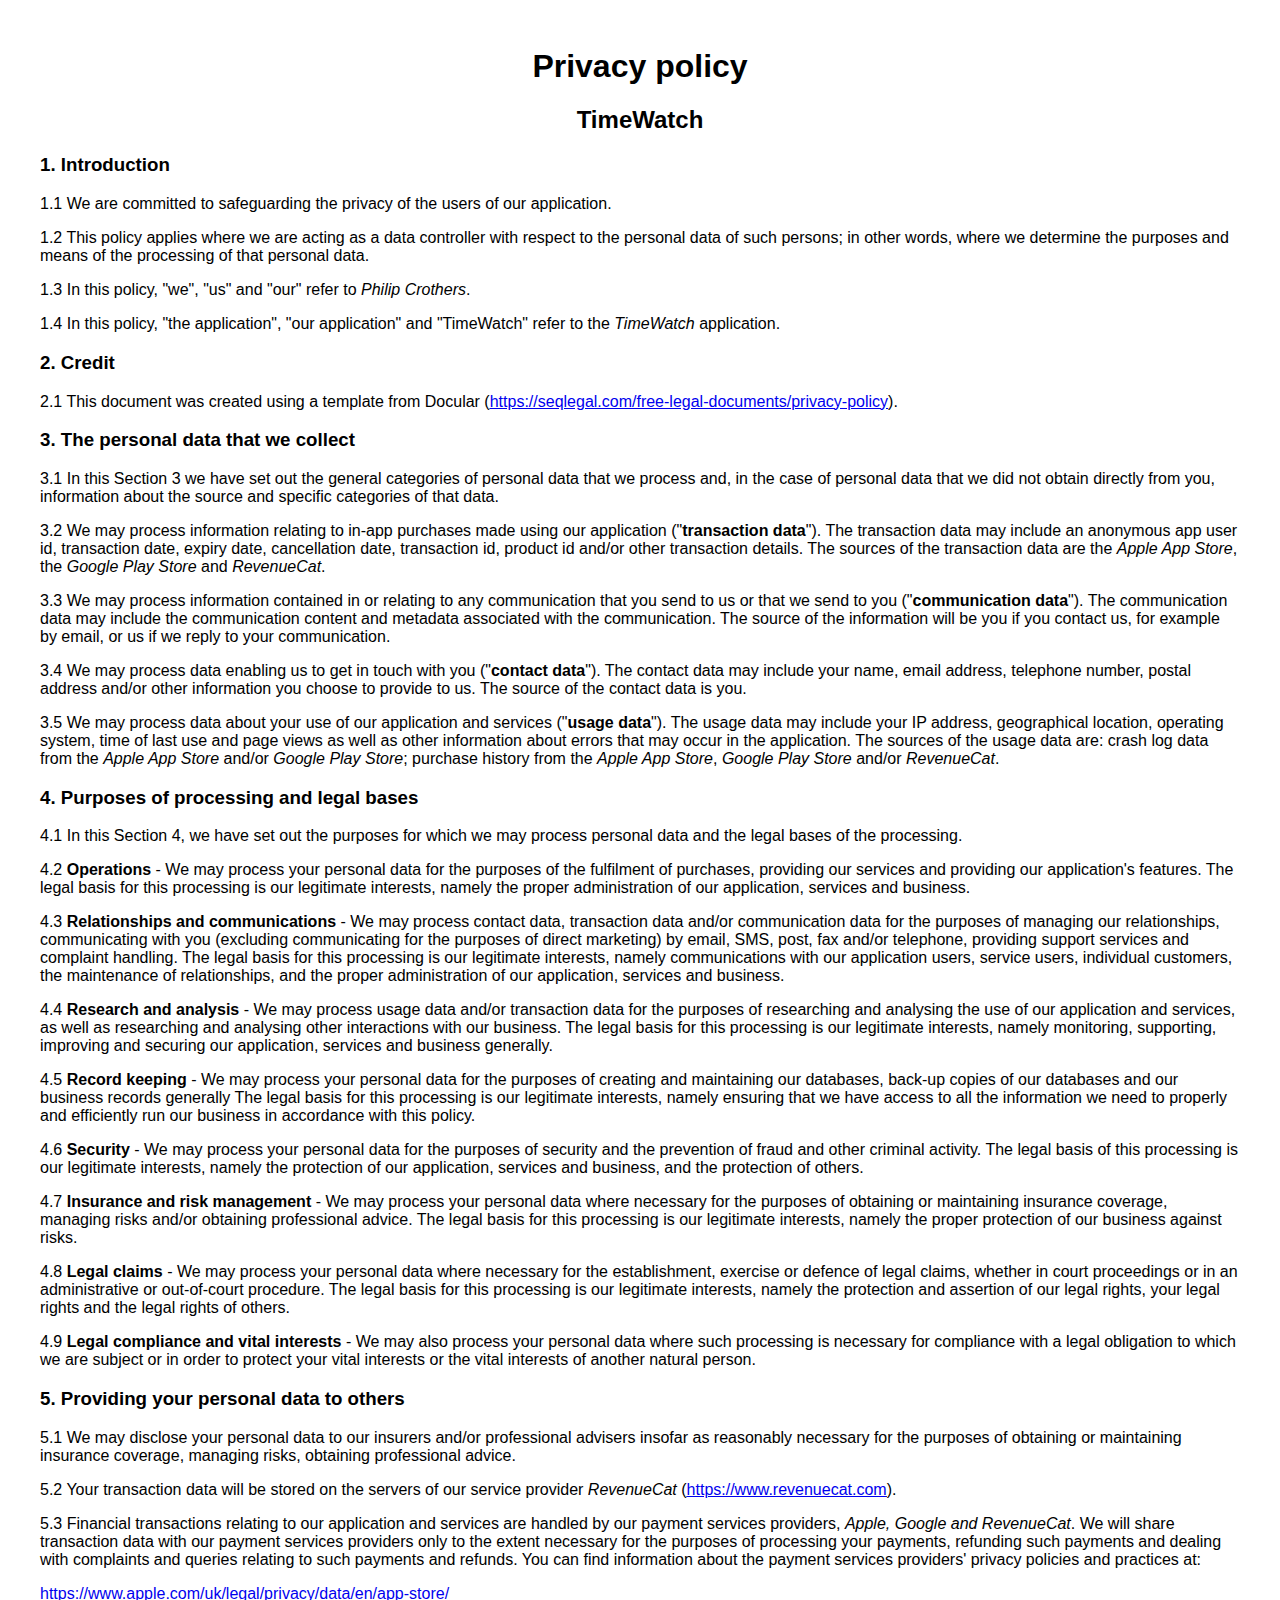
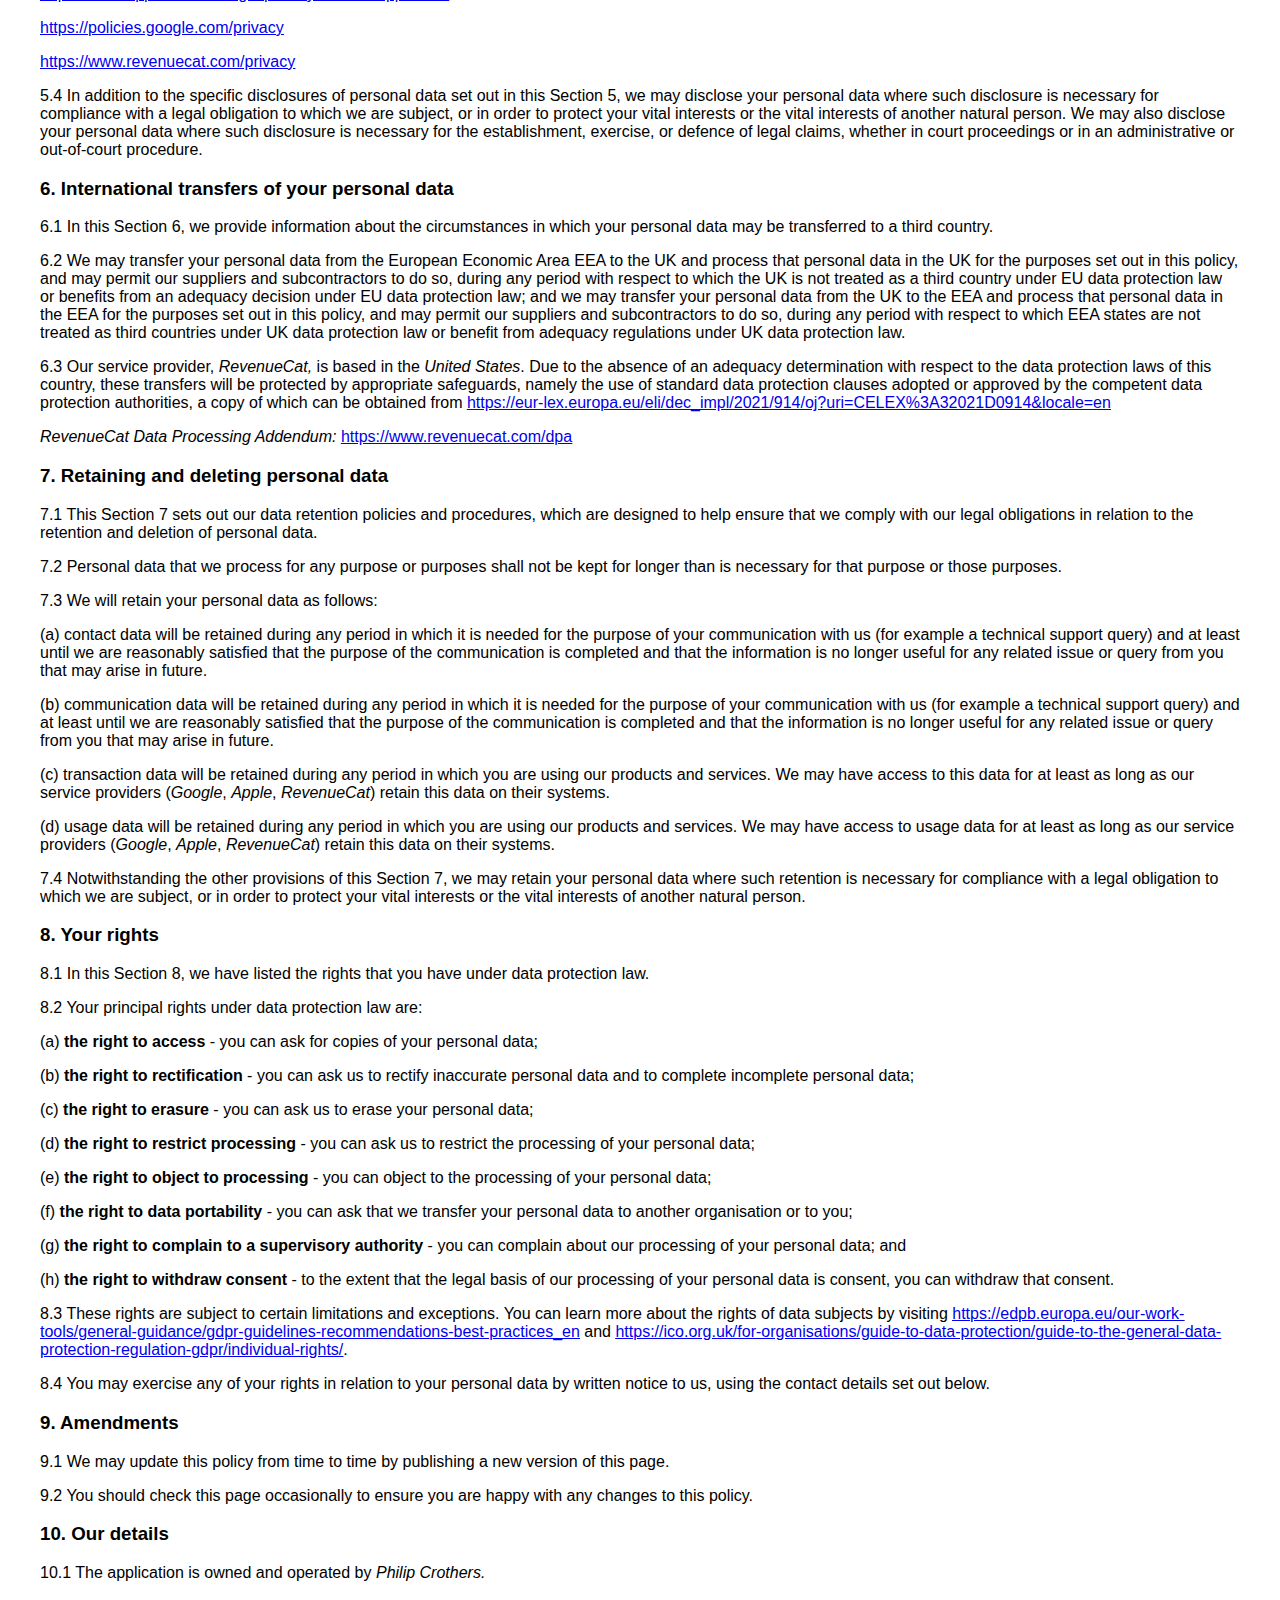
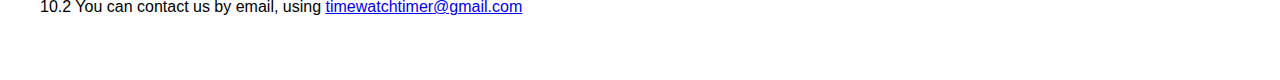
==== index.html @ aa4a01e9 "Update index.html" ====
<!DOCTYPE html>
<html>
    <head>
        <style>
            p {
                font-size: 1em;
                font-family: Arial, Helvetica, sans-serif;
            }
            h1 {
                font-family: Arial, Helvetica, sans-serif;
                text-align: center;
            }
            h2 {
                font-family: Arial, Helvetica, sans-serif;
                text-align: center;
            }
            h3 {
                font-family: Arial, Helvetica, sans-serif;
            }
            div {
                margin-left: 2em;
                margin-right: 2em;
                margin-top: 3em;
                margin-bottom: 4em;
            }
        </style>
    </head>
    <body>
        <div>
            <p><h1>Privacy policy</h1></p>
            <p><h2>TimeWatch</h2></p>
            <p><h3>1.	Introduction</h3></p>
            <p>1.1	We are committed to safeguarding the privacy of the users of our application.</p>
            <p>1.2	This policy applies where we are acting as a data controller with respect to the personal data of such persons; in other words, where we determine the purposes and means of the processing of that personal data.</p>
            <p>1.3	In this policy, "we", "us" and "our" refer to <i>Philip Crothers</i>.</p>
            <p>1.4	In this policy, "the application", "our application" and "TimeWatch" refer to the <i>TimeWatch</i> application.</p>

            <p><h3>2.	Credit</h3></p>
            <p>2.1	This document was created using a template from Docular (<u><a href="https://seqlegal.com/free-legal-documents/privacy-policy" rel="nofollow">https://seqlegal.com/free-legal-documents/privacy-policy</a></u>).</p>

            <p><h3>3.	The personal data that we collect</h3></p>
            <p>3.1	In this Section 3 we have set out the general categories of personal data that we process and, in the case of personal data that we did not obtain directly from you, information about the source and specific categories of that data.</p>
            <p>3.2	We may process information relating to in-app purchases made using our application ("<strong>transaction data</strong>"). The transaction data may include an anonymous app user id, transaction date, expiry date, cancellation date, transaction id, product id and/or other transaction details. The sources of the transaction data are the <i>Apple App Store</i>, the <i>Google Play Store</i> and <i>RevenueCat</i>.</p>
            <p>3.3	We may process information contained in or relating to any communication that you send to us or that we send to you ("<strong>communication data</strong>"). The communication data may include the communication content and metadata associated with the communication. The source of the information will be you if you contact us, for example by email, or us if we reply to your communication.</p>
            <p>3.4	We may process data enabling us to get in touch with you ("<strong>contact data</strong>"). The contact data may include your name, email address, telephone number, postal address and/or other information you choose to provide to us. The source of the contact data is you.</p>
            <p>3.5	We may process data about your use of our application and services ("<strong>usage data</strong>"). The usage data may include your IP address, geographical location, operating system, time of last use and page views as well as other information about errors that may occur in the application. The sources of the usage data are: crash log data from the <i>Apple App Store</i> and/or <i>Google Play Store</i>; purchase history from the <i>Apple App Store</i>, <i>Google Play Store</i> and/or <i>RevenueCat</i>.</p>

            <p><h3>4.	Purposes of processing and legal bases</h3></p>
            <p>4.1	In this Section 4, we have set out the purposes for which we may process personal data and the legal bases of the processing.</p>
            <p>4.2	<strong>Operations </strong>- We may process your personal data for the purposes of the fulfilment of purchases, providing our services and providing our application's features. The legal basis for this processing is our legitimate interests, namely the proper administration of our application, services and business.</p>
            <p>4.3	<strong>Relationships and communications</strong> - We may process contact data, transaction data and/or communication data for the purposes of managing our relationships, communicating with you (excluding communicating for the purposes of direct marketing) by email, SMS, post, fax and/or telephone, providing support services and complaint handling. The legal basis for this processing is our legitimate interests, namely communications with our application users, service users, individual customers, the maintenance of relationships, and the proper administration of our application, services and business.</p>
            <p>4.4	<strong>Research and analysis </strong>- We may process usage data and/or transaction data for the purposes of researching and analysing the use of our application and services, as well as researching and analysing other interactions with our business. The legal basis for this processing is our legitimate interests, namely monitoring, supporting, improving and securing our application, services and business generally.</p>
            <p>4.5	<strong>Record keeping </strong>- We may process your personal data for the purposes of creating and maintaining our databases, back-up copies of our databases and our business records generally The legal basis for this processing is our legitimate interests, namely ensuring that we have access to all the information we need to properly and efficiently run our business in accordance with this policy.</p>
            <p>4.6	<strong>Security </strong>- We may process your personal data for the purposes of security and the prevention of fraud and other criminal activity. The legal basis of this processing is our legitimate interests, namely the protection of our application, services and business, and the protection of others.</p>
            <p>4.7	<strong>Insurance and risk management</strong> - We may process your personal data where necessary for the purposes of obtaining or maintaining insurance coverage, managing risks and/or obtaining professional advice. The legal basis for this processing is our legitimate interests, namely the proper protection of our business against risks.</p>
            <p>4.8	<strong>Legal claims</strong> - We may process your personal data where necessary for the establishment, exercise or defence of legal claims, whether in court proceedings or in an administrative or out-of-court procedure. The legal basis for this processing is our legitimate interests, namely the protection and assertion of our legal rights, your legal rights and the legal rights of others.</p>
            <p>4.9	<strong>Legal compliance and vital interests</strong> - We may also process your personal data where such processing is necessary for compliance with a legal obligation to which we are subject or in order to protect your vital interests or the vital interests of another natural person.</p>

            <p><h3>5.	Providing your personal data to others</h3></p>
            <p>5.1	We may disclose your personal data to our insurers and/or professional advisers insofar as reasonably necessary for the purposes of obtaining or maintaining insurance coverage, managing risks, obtaining professional advice.</p>
            <p>5.2	Your transaction data will be stored on the servers of our service provider <i>RevenueCat</i> (<u><a href="https://www.revenuecat.com" rel="nofollow">https://www.revenuecat.com</a></u>).</p>
            <p>5.3	Financial transactions relating to our application and services are handled by our payment services providers, <i>Apple, Google and RevenueCat</i>. We will share transaction data with our payment services providers only to the extent necessary for the purposes of processing your payments, refunding such payments and dealing with complaints and queries relating to such payments and refunds. You can find information about the payment services providers' privacy policies and practices at:</p>
            <p>	<u><a href="https://www.apple.com/uk/legal/privacy/data/en/app-store/" rel="nofollow">https://www.apple.com/uk/legal/privacy/data/en/app-store/</a></u></p>
            <p>	<u><a href="https://policies.google.com/privacy" rel="nofollow">https://policies.google.com/privacy</a></u></p>
            <p>	<u><a href="https://www.revenuecat.com/privacy" rel="nofollow">https://www.revenuecat.com/privacy</a></u></p>
            <p>5.4	In addition to the specific disclosures of personal data set out in this Section 5, we may disclose your personal data where such disclosure is necessary for compliance with a legal obligation to which we are subject, or in order to protect your vital interests or the vital interests of another natural person. We may also disclose your personal data where such disclosure is necessary for the establishment, exercise, or defence of legal claims, whether in court proceedings or in an administrative or out-of-court procedure.</p>

            <p><h3>6.	International transfers of your personal data</h3></p>
            <p>6.1	In this Section 6, we provide information about the circumstances in which your personal data may be transferred to a third country.</p>
            <p>6.2	We may transfer your personal data from the European Economic Area EEA to the UK and process that personal data in the UK for the purposes set out in this policy, and may permit our suppliers and subcontractors to do so, during any period with respect to which the UK is not treated as a third country under EU data protection law or benefits from an adequacy decision under EU data protection law; and we may transfer your personal data from the UK to the EEA and process that personal data in the EEA for the purposes set out in this policy, and may permit our suppliers and subcontractors to do so, during any period with respect to which EEA states are not treated as third countries under UK data protection law or benefit from adequacy regulations under UK data protection law.</p>
            <p>6.3	Our service provider, <i>RevenueCat, </i>is based in the <i>United States</i>. Due to the absence of an adequacy determination with respect to the data protection laws of this country, these transfers will be protected by appropriate safeguards, namely the use of standard data protection clauses adopted or approved by the competent data protection authorities, a copy of which can be obtained from <u><a href="https://eur-lex.europa.eu/eli/dec_impl/2021/914/oj?uri=CELEX%3A32021D0914&locale=en" rel="nofollow">https://eur-lex.europa.eu/eli/dec_impl/2021/914/oj?uri=CELEX%3A32021D0914&locale=en</a></u></p>
            <p><i>	RevenueCat Data Processing Addendum:</i><i> </i><u><a href="https://www.revenuecat.com/dpa" rel="nofollow">https://www.revenuecat.com/dpa</a></u></p>

            <p><h3>7.	Retaining and deleting personal data</h3></p>
            <p>7.1	This Section 7 sets out our data retention policies and procedures, which are designed to help ensure that we comply with our legal obligations in relation to the retention and deletion of personal data.</p>
            <p>7.2	Personal data that we process for any purpose or purposes shall not be kept for longer than is necessary for that purpose or those purposes.</p>
            <p>7.3	We will retain your personal data as follows:</p>
            <p>(a)	contact data will be retained during any period in which it is needed for the purpose of your communication with us (for example a technical support query) and at least until we are reasonably satisfied that the purpose of the communication is completed and that the information is no longer useful for any related issue or query from you that may arise in future. </p>
            <p>(b)	communication data will be retained during any period in which it is needed for the purpose of your communication with us (for example a technical support query) and at least until we are reasonably satisfied that the purpose of the communication is completed and that the information is no longer useful for any related issue or query from you that may arise in future. </p>
            <p>(c)	transaction data will be retained during any period in which you are using our products and services. We may have access to this data for at least as long as our service providers (<i>Google</i>, <i>Apple</i>, <i>RevenueCat</i>) retain this data on their systems. </p>
            <p>(d)	usage data will be retained during any period in which you are using our products and services. We may have access to usage data for at least as long as our service providers (<i>Google</i>, <i>Apple</i>, <i>RevenueCat</i>) retain this data on their systems. </p>
            <p>7.4	Notwithstanding the other provisions of this Section 7, we may retain your personal data where such retention is necessary for compliance with a legal obligation to which we are subject, or in order to protect your vital interests or the vital interests of another natural person.</p>

            <p><h3>8.	Your rights</h3></p>
            <p>8.1	In this Section 8, we have listed the rights that you have under data protection law.</p>
            <p>8.2	Your principal rights under data protection law are:</p>
            <p>(a)	<strong>the right to access</strong> - you can ask for copies of your personal data;</p>
            <p>(b)	<strong>the right to rectification</strong> - you can ask us to rectify inaccurate personal data and to complete incomplete personal data;</p>
            <p>(c)	<strong>the right to erasure</strong> - you can ask us to erase your personal data;</p>
            <p>(d)	<strong>the right to restrict processing</strong> - you can ask us to restrict the processing of your personal data;</p>
            <p>(e)	<strong>the right to object to processing</strong> - you can object to the processing of your personal data;</p>
            <p>(f)	<strong>the right to data portability</strong> - you can ask that we transfer your personal data to another organisation or to you;</p>
            <p>(g)	<strong>the right to complain to a supervisory authority</strong> - you can complain about our processing of your personal data; and</p>
            <p>(h)	<strong>the right to withdraw consent</strong> - to the extent that the legal basis of our processing of your personal data is consent, you can withdraw that consent.</p>
            <p>8.3	These rights are subject to certain limitations and exceptions. You can learn more about the rights of data subjects by visiting <u><a href="https://edpb.europa.eu/our-work-tools/general-guidance/gdpr-guidelines-recommendations-best-practices_en" rel="nofollow">https://edpb.europa.eu/our-work-tools/general-guidance/gdpr-guidelines-recommendations-best-practices_en</a></u> and <u><a href="https://ico.org.uk/for-organisations/guide-to-data-protection/guide-to-the-general-data-protection-regulation-gdpr/individual-rights/" rel="nofollow">https://ico.org.uk/for-organisations/guide-to-data-protection/guide-to-the-general-data-protection-regulation-gdpr/individual-rights/</a></u>.</p>
            <p>8.4	You may exercise any of your rights in relation to your personal data by written notice to us, using the contact details set out below.</p>

            <p><h3>9.	Amendments</h3></p>
            <p>9.1	We may update this policy from time to time by publishing a new version of this page.</p>
            <p>9.2	You should check this page occasionally to ensure you are happy with any changes to this policy.</p>

            <p><h3>10.	Our details</h3></p>
            <p>10.1 The application is owned and operated by <i>Philip Crothers.</i></p>
            <p>10.2 You can contact us by email, using <a href="mailto: timewatchtimer@gmail.com">timewatchtimer@gmail.com</a></p>
        </div>
    </body>
</html>
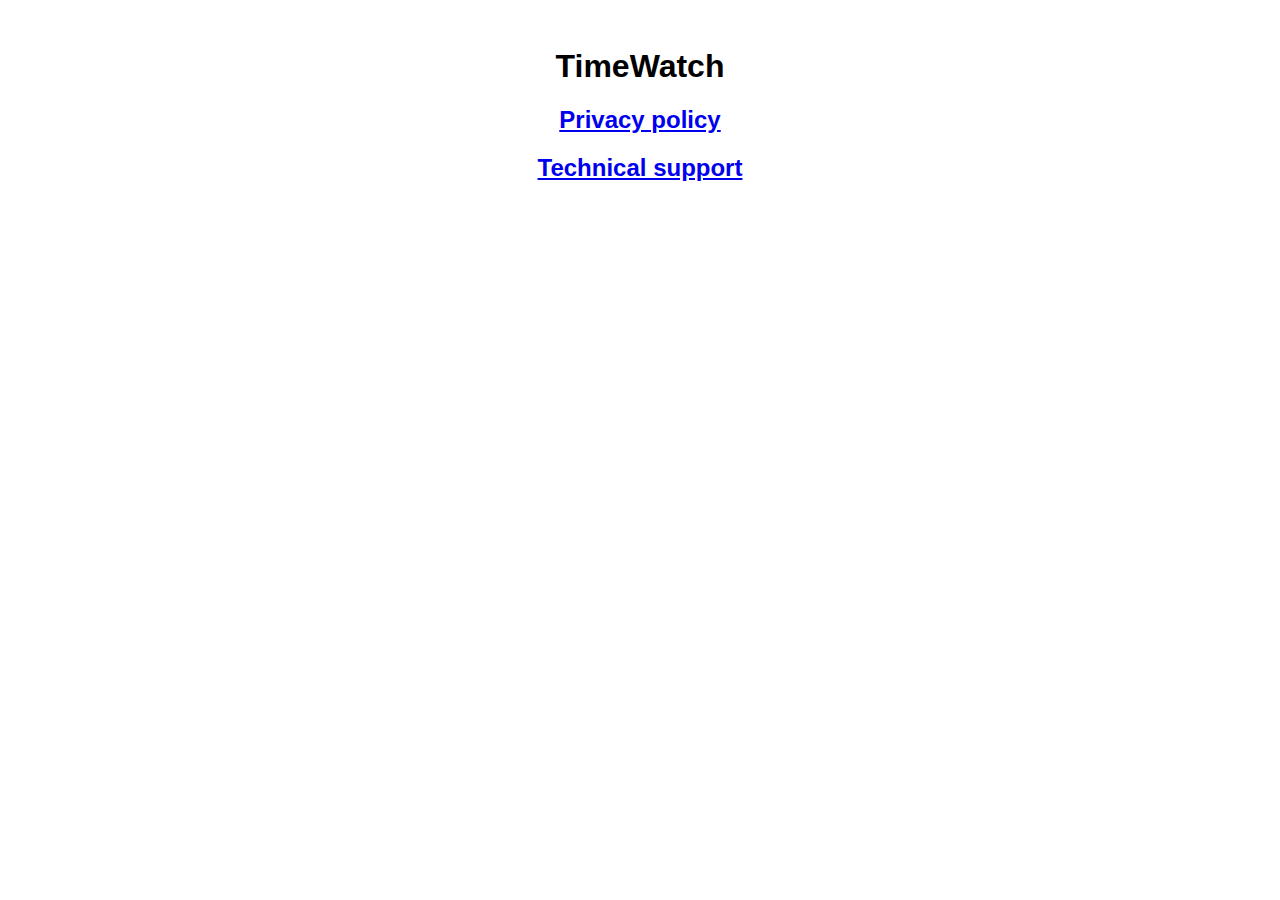
==== commit e3d9b30f: "Update index.html" ====
--- a/index.html
+++ b/index.html
@@ -27,81 +27,9 @@
     </head>
     <body>
         <div>
-            <p><h1>Privacy policy</h1></p>
-            <p><h2>TimeWatch</h2></p>
-            <p><h3>1.	Introduction</h3></p>
-            <p>1.1	We are committed to safeguarding the privacy of the users of our application.</p>
-            <p>1.2	This policy applies where we are acting as a data controller with respect to the personal data of such persons; in other words, where we determine the purposes and means of the processing of that personal data.</p>
-            <p>1.3	In this policy, "we", "us" and "our" refer to <i>Philip Crothers</i>.</p>
-            <p>1.4	In this policy, "the application", "our application" and "TimeWatch" refer to the <i>TimeWatch</i> application.</p>
-
-            <p><h3>2.	Credit</h3></p>
-            <p>2.1	This document was created using a template from Docular (<u><a href="https://seqlegal.com/free-legal-documents/privacy-policy" rel="nofollow">https://seqlegal.com/free-legal-documents/privacy-policy</a></u>).</p>
-
-            <p><h3>3.	The personal data that we collect</h3></p>
-            <p>3.1	In this Section 3 we have set out the general categories of personal data that we process and, in the case of personal data that we did not obtain directly from you, information about the source and specific categories of that data.</p>
-            <p>3.2	We may process information relating to in-app purchases made using our application ("<strong>transaction data</strong>"). The transaction data may include an anonymous app user id, transaction date, expiry date, cancellation date, transaction id, product id and/or other transaction details. The sources of the transaction data are the <i>Apple App Store</i>, the <i>Google Play Store</i> and <i>RevenueCat</i>.</p>
-            <p>3.3	We may process information contained in or relating to any communication that you send to us or that we send to you ("<strong>communication data</strong>"). The communication data may include the communication content and metadata associated with the communication. The source of the information will be you if you contact us, for example by email, or us if we reply to your communication.</p>
-            <p>3.4	We may process data enabling us to get in touch with you ("<strong>contact data</strong>"). The contact data may include your name, email address, telephone number, postal address and/or other information you choose to provide to us. The source of the contact data is you.</p>
-            <p>3.5	We may process data about your use of our application and services ("<strong>usage data</strong>"). The usage data may include your IP address, geographical location, operating system, time of last use and page views as well as other information about errors that may occur in the application. The sources of the usage data are: crash log data from the <i>Apple App Store</i> and/or <i>Google Play Store</i>; purchase history from the <i>Apple App Store</i>, <i>Google Play Store</i> and/or <i>RevenueCat</i>.</p>
-
-            <p><h3>4.	Purposes of processing and legal bases</h3></p>
-            <p>4.1	In this Section 4, we have set out the purposes for which we may process personal data and the legal bases of the processing.</p>
-            <p>4.2	<strong>Operations </strong>- We may process your personal data for the purposes of the fulfilment of purchases, providing our services and providing our application's features. The legal basis for this processing is our legitimate interests, namely the proper administration of our application, services and business.</p>
-            <p>4.3	<strong>Relationships and communications</strong> - We may process contact data, transaction data and/or communication data for the purposes of managing our relationships, communicating with you (excluding communicating for the purposes of direct marketing) by email, SMS, post, fax and/or telephone, providing support services and complaint handling. The legal basis for this processing is our legitimate interests, namely communications with our application users, service users, individual customers, the maintenance of relationships, and the proper administration of our application, services and business.</p>
-            <p>4.4	<strong>Research and analysis </strong>- We may process usage data and/or transaction data for the purposes of researching and analysing the use of our application and services, as well as researching and analysing other interactions with our business. The legal basis for this processing is our legitimate interests, namely monitoring, supporting, improving and securing our application, services and business generally.</p>
-            <p>4.5	<strong>Record keeping </strong>- We may process your personal data for the purposes of creating and maintaining our databases, back-up copies of our databases and our business records generally The legal basis for this processing is our legitimate interests, namely ensuring that we have access to all the information we need to properly and efficiently run our business in accordance with this policy.</p>
-            <p>4.6	<strong>Security </strong>- We may process your personal data for the purposes of security and the prevention of fraud and other criminal activity. The legal basis of this processing is our legitimate interests, namely the protection of our application, services and business, and the protection of others.</p>
-            <p>4.7	<strong>Insurance and risk management</strong> - We may process your personal data where necessary for the purposes of obtaining or maintaining insurance coverage, managing risks and/or obtaining professional advice. The legal basis for this processing is our legitimate interests, namely the proper protection of our business against risks.</p>
-            <p>4.8	<strong>Legal claims</strong> - We may process your personal data where necessary for the establishment, exercise or defence of legal claims, whether in court proceedings or in an administrative or out-of-court procedure. The legal basis for this processing is our legitimate interests, namely the protection and assertion of our legal rights, your legal rights and the legal rights of others.</p>
-            <p>4.9	<strong>Legal compliance and vital interests</strong> - We may also process your personal data where such processing is necessary for compliance with a legal obligation to which we are subject or in order to protect your vital interests or the vital interests of another natural person.</p>
-
-            <p><h3>5.	Providing your personal data to others</h3></p>
-            <p>5.1	We may disclose your personal data to our insurers and/or professional advisers insofar as reasonably necessary for the purposes of obtaining or maintaining insurance coverage, managing risks, obtaining professional advice.</p>
-            <p>5.2	Your transaction data will be stored on the servers of our service provider <i>RevenueCat</i> (<u><a href="https://www.revenuecat.com" rel="nofollow">https://www.revenuecat.com</a></u>).</p>
-            <p>5.3	Financial transactions relating to our application and services are handled by our payment services providers, <i>Apple, Google and RevenueCat</i>. We will share transaction data with our payment services providers only to the extent necessary for the purposes of processing your payments, refunding such payments and dealing with complaints and queries relating to such payments and refunds. You can find information about the payment services providers' privacy policies and practices at:</p>
-            <p>	<u><a href="https://www.apple.com/uk/legal/privacy/data/en/app-store/" rel="nofollow">https://www.apple.com/uk/legal/privacy/data/en/app-store/</a></u></p>
-            <p>	<u><a href="https://policies.google.com/privacy" rel="nofollow">https://policies.google.com/privacy</a></u></p>
-            <p>	<u><a href="https://www.revenuecat.com/privacy" rel="nofollow">https://www.revenuecat.com/privacy</a></u></p>
-            <p>5.4	In addition to the specific disclosures of personal data set out in this Section 5, we may disclose your personal data where such disclosure is necessary for compliance with a legal obligation to which we are subject, or in order to protect your vital interests or the vital interests of another natural person. We may also disclose your personal data where such disclosure is necessary for the establishment, exercise, or defence of legal claims, whether in court proceedings or in an administrative or out-of-court procedure.</p>
-
-            <p><h3>6.	International transfers of your personal data</h3></p>
-            <p>6.1	In this Section 6, we provide information about the circumstances in which your personal data may be transferred to a third country.</p>
-            <p>6.2	We may transfer your personal data from the European Economic Area EEA to the UK and process that personal data in the UK for the purposes set out in this policy, and may permit our suppliers and subcontractors to do so, during any period with respect to which the UK is not treated as a third country under EU data protection law or benefits from an adequacy decision under EU data protection law; and we may transfer your personal data from the UK to the EEA and process that personal data in the EEA for the purposes set out in this policy, and may permit our suppliers and subcontractors to do so, during any period with respect to which EEA states are not treated as third countries under UK data protection law or benefit from adequacy regulations under UK data protection law.</p>
-            <p>6.3	Our service provider, <i>RevenueCat, </i>is based in the <i>United States</i>. Due to the absence of an adequacy determination with respect to the data protection laws of this country, these transfers will be protected by appropriate safeguards, namely the use of standard data protection clauses adopted or approved by the competent data protection authorities, a copy of which can be obtained from <u><a href="https://eur-lex.europa.eu/eli/dec_impl/2021/914/oj?uri=CELEX%3A32021D0914&locale=en" rel="nofollow">https://eur-lex.europa.eu/eli/dec_impl/2021/914/oj?uri=CELEX%3A32021D0914&locale=en</a></u></p>
-            <p><i>	RevenueCat Data Processing Addendum:</i><i> </i><u><a href="https://www.revenuecat.com/dpa" rel="nofollow">https://www.revenuecat.com/dpa</a></u></p>
-
-            <p><h3>7.	Retaining and deleting personal data</h3></p>
-            <p>7.1	This Section 7 sets out our data retention policies and procedures, which are designed to help ensure that we comply with our legal obligations in relation to the retention and deletion of personal data.</p>
-            <p>7.2	Personal data that we process for any purpose or purposes shall not be kept for longer than is necessary for that purpose or those purposes.</p>
-            <p>7.3	We will retain your personal data as follows:</p>
-            <p>(a)	contact data will be retained during any period in which it is needed for the purpose of your communication with us (for example a technical support query) and at least until we are reasonably satisfied that the purpose of the communication is completed and that the information is no longer useful for any related issue or query from you that may arise in future. </p>
-            <p>(b)	communication data will be retained during any period in which it is needed for the purpose of your communication with us (for example a technical support query) and at least until we are reasonably satisfied that the purpose of the communication is completed and that the information is no longer useful for any related issue or query from you that may arise in future. </p>
-            <p>(c)	transaction data will be retained during any period in which you are using our products and services. We may have access to this data for at least as long as our service providers (<i>Google</i>, <i>Apple</i>, <i>RevenueCat</i>) retain this data on their systems. </p>
-            <p>(d)	usage data will be retained during any period in which you are using our products and services. We may have access to usage data for at least as long as our service providers (<i>Google</i>, <i>Apple</i>, <i>RevenueCat</i>) retain this data on their systems. </p>
-            <p>7.4	Notwithstanding the other provisions of this Section 7, we may retain your personal data where such retention is necessary for compliance with a legal obligation to which we are subject, or in order to protect your vital interests or the vital interests of another natural person.</p>
-
-            <p><h3>8.	Your rights</h3></p>
-            <p>8.1	In this Section 8, we have listed the rights that you have under data protection law.</p>
-            <p>8.2	Your principal rights under data protection law are:</p>
-            <p>(a)	<strong>the right to access</strong> - you can ask for copies of your personal data;</p>
-            <p>(b)	<strong>the right to rectification</strong> - you can ask us to rectify inaccurate personal data and to complete incomplete personal data;</p>
-            <p>(c)	<strong>the right to erasure</strong> - you can ask us to erase your personal data;</p>
-            <p>(d)	<strong>the right to restrict processing</strong> - you can ask us to restrict the processing of your personal data;</p>
-            <p>(e)	<strong>the right to object to processing</strong> - you can object to the processing of your personal data;</p>
-            <p>(f)	<strong>the right to data portability</strong> - you can ask that we transfer your personal data to another organisation or to you;</p>
-            <p>(g)	<strong>the right to complain to a supervisory authority</strong> - you can complain about our processing of your personal data; and</p>
-            <p>(h)	<strong>the right to withdraw consent</strong> - to the extent that the legal basis of our processing of your personal data is consent, you can withdraw that consent.</p>
-            <p>8.3	These rights are subject to certain limitations and exceptions. You can learn more about the rights of data subjects by visiting <u><a href="https://edpb.europa.eu/our-work-tools/general-guidance/gdpr-guidelines-recommendations-best-practices_en" rel="nofollow">https://edpb.europa.eu/our-work-tools/general-guidance/gdpr-guidelines-recommendations-best-practices_en</a></u> and <u><a href="https://ico.org.uk/for-organisations/guide-to-data-protection/guide-to-the-general-data-protection-regulation-gdpr/individual-rights/" rel="nofollow">https://ico.org.uk/for-organisations/guide-to-data-protection/guide-to-the-general-data-protection-regulation-gdpr/individual-rights/</a></u>.</p>
-            <p>8.4	You may exercise any of your rights in relation to your personal data by written notice to us, using the contact details set out below.</p>
-
-            <p><h3>9.	Amendments</h3></p>
-            <p>9.1	We may update this policy from time to time by publishing a new version of this page.</p>
-            <p>9.2	You should check this page occasionally to ensure you are happy with any changes to this policy.</p>
-
-            <p><h3>10.	Our details</h3></p>
-            <p>10.1 The application is owned and operated by <i>Philip Crothers.</i></p>
-            <p>10.2 You can contact us by email, using <a href="mailto: timewatchtimer@gmail.com">timewatchtimer@gmail.com</a></p>
+            <p><h1>TimeWatch</h1></p>
+            <p><a href="privacy-policy.html"><h2>Privacy policy</h2></a></p>
+            <p><a href="support.html"><h2>Technical support</h2></a></p>
         </div>
     </body>
 </html>
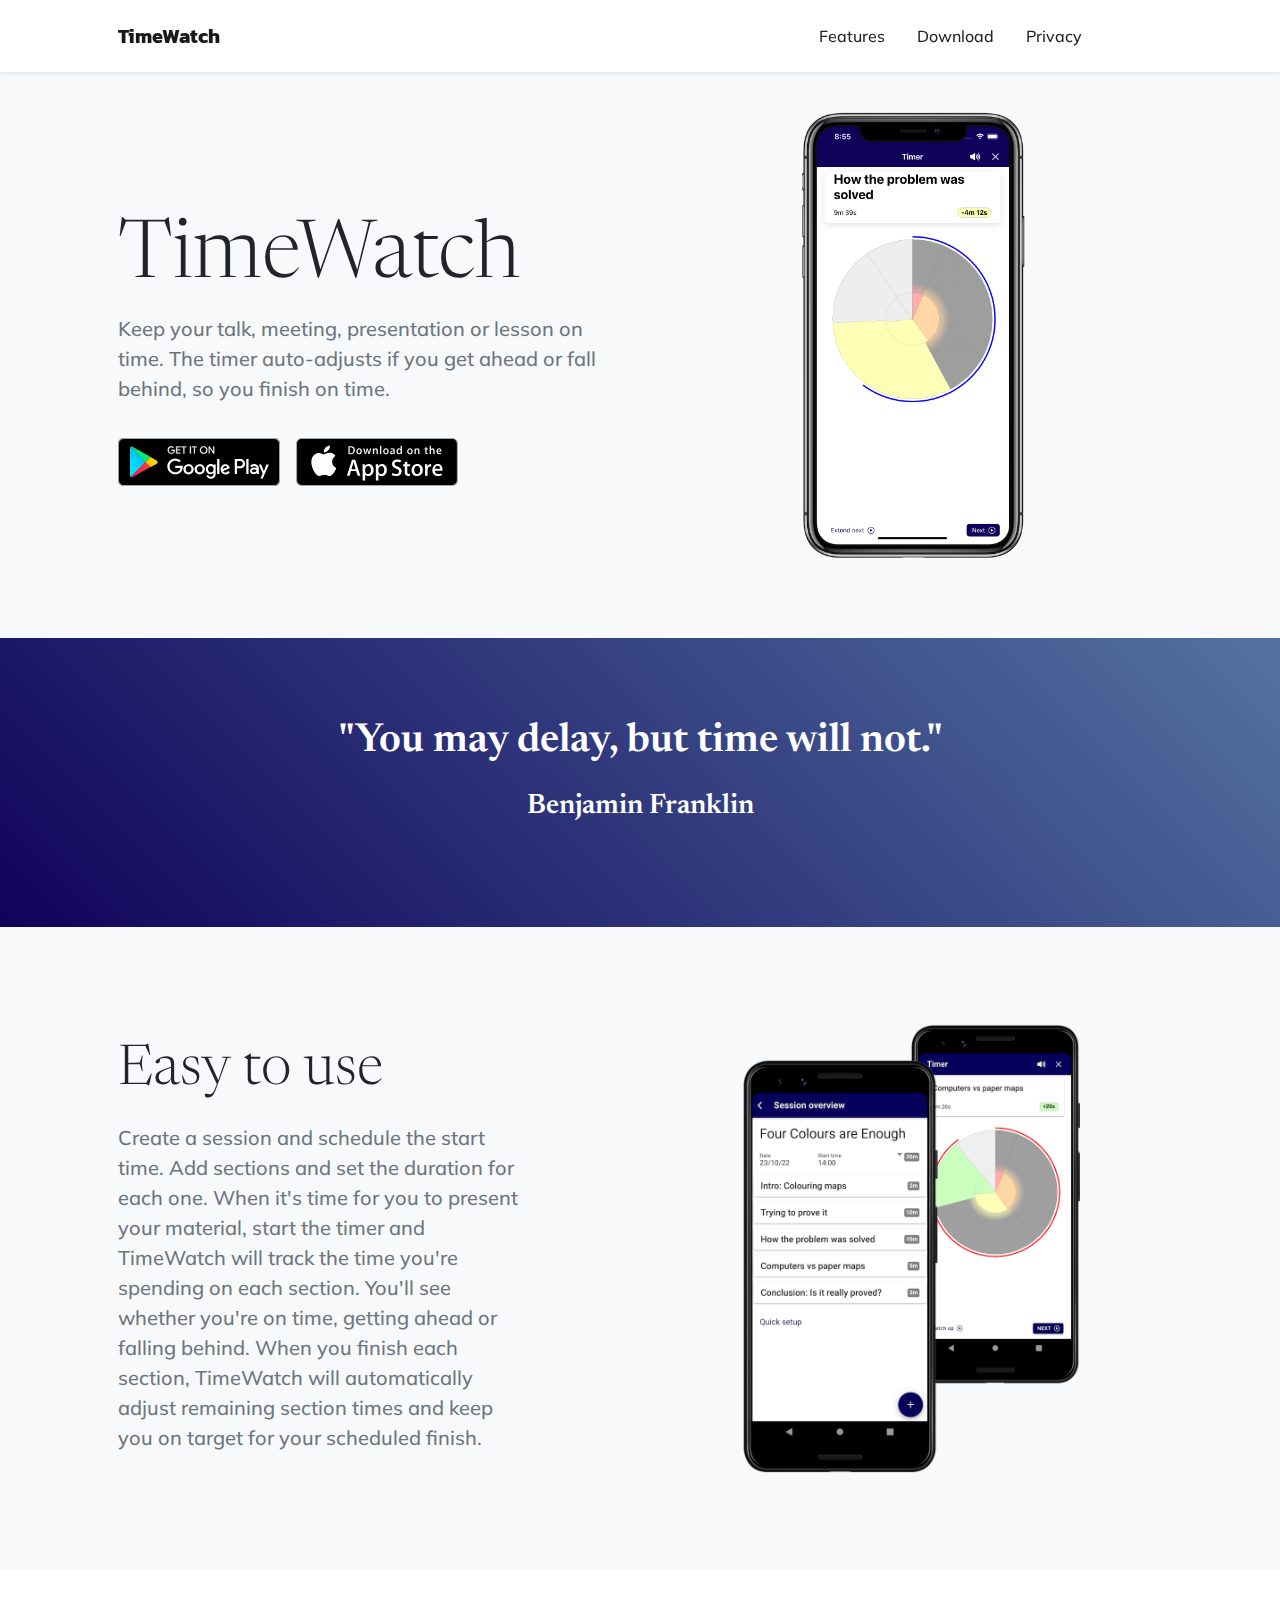
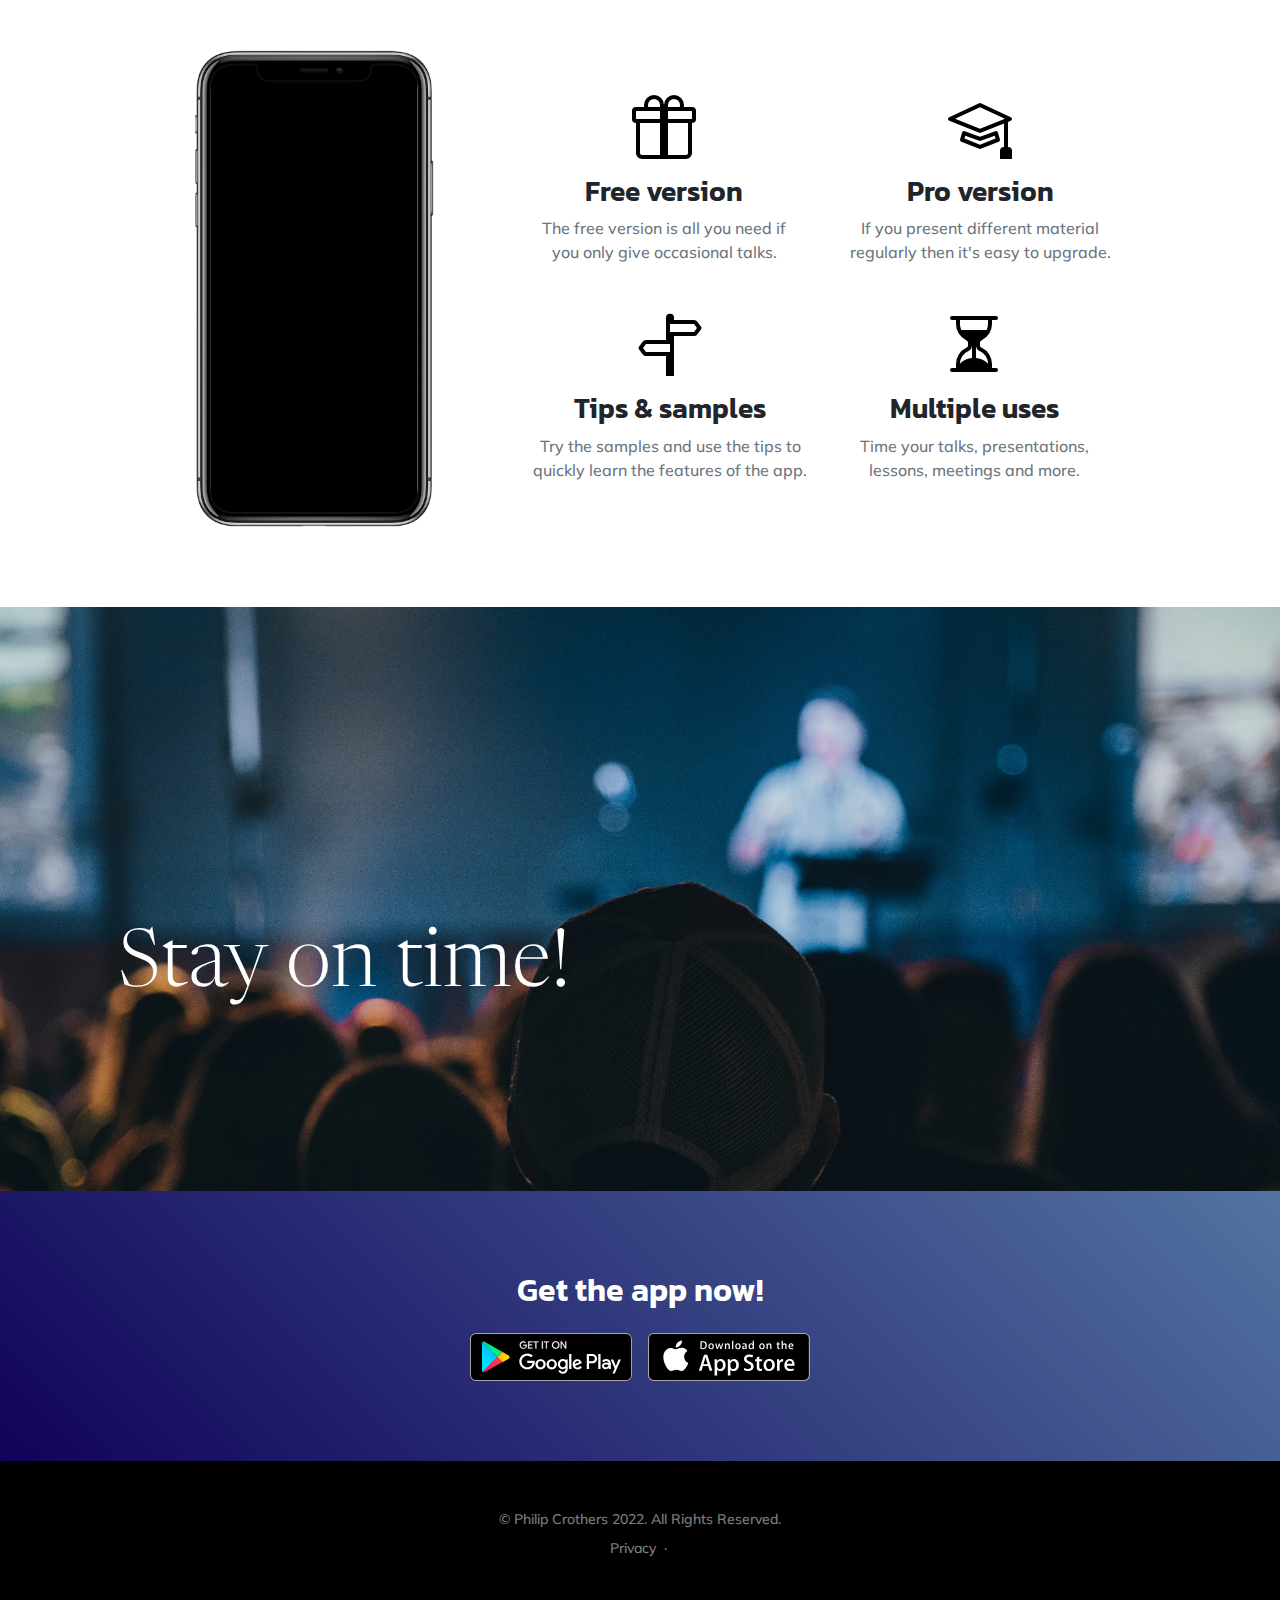
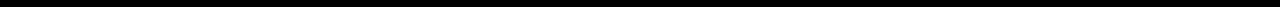
==== commit 1be167e4: "redesign using bootstrap" ====
--- a/index.html
+++ b/index.html
@@ -1,35 +1,384 @@
 <!DOCTYPE html>
-<html>
+<html lang="en">
     <head>
-        <style>
-            p {
-                font-size: 1em;
-                font-family: Arial, Helvetica, sans-serif;
-            }
-            h1 {
-                font-family: Arial, Helvetica, sans-serif;
-                text-align: center;
-            }
-            h2 {
-                font-family: Arial, Helvetica, sans-serif;
-                text-align: center;
-            }
-            h3 {
-                font-family: Arial, Helvetica, sans-serif;
-            }
-            div {
-                margin-left: 2em;
-                margin-right: 2em;
-                margin-top: 3em;
-                margin-bottom: 4em;
-            }
-        </style>
+        <meta charset="utf-8" />
+        <meta name="viewport" content="width=device-width, initial-scale=1, shrink-to-fit=no" />
+        <meta name="description" content="" />
+        <meta name="author" content="" />
+        <title>TimeWatch</title>
+        <link rel="icon" type="image/x-icon" href="assets/favicon.png" />
+        <!-- Bootstrap icons-->
+        <link href="https://cdn.jsdelivr.net/npm/bootstrap-icons@1.5.0/font/bootstrap-icons.css" rel="stylesheet" />
+        <!-- Google fonts-->
+        <link rel="preconnect" href="https://fonts.gstatic.com" />
+        <link href="https://fonts.googleapis.com/css2?family=Newsreader:ital,wght@0,600;1,600&amp;display=swap" rel="stylesheet" />
+        <link href="https://fonts.googleapis.com/css2?family=Mulish:ital,wght@0,300;0,500;0,600;0,700;1,300;1,500;1,600;1,700&amp;display=swap" rel="stylesheet" />
+        <link href="https://fonts.googleapis.com/css2?family=Kanit:ital,wght@0,400;1,400&amp;display=swap" rel="stylesheet" />
+        <!-- Core theme CSS (includes Bootstrap)-->
+        <link href="css/styles.css" rel="stylesheet" />
     </head>
-    <body>
-        <div>
-            <p><h1>TimeWatch</h1></p>
-            <p><a href="privacy-policy.html"><h2>Privacy policy</h2></a></p>
-            <p><a href="support.html"><h2>Technical support</h2></a></p>
+    <body id="page-top">
+        <!-- Navigation-->
+        <nav class="navbar navbar-expand-lg navbar-light fixed-top shadow-sm" id="mainNav">
+            <div class="container px-5">
+                <a class="navbar-brand fw-bold" href="#page-top">TimeWatch</a>
+                <button class="navbar-toggler" type="button" data-bs-toggle="collapse" data-bs-target="#navbarResponsive" aria-controls="navbarResponsive" aria-expanded="false" aria-label="Toggle navigation">
+                    <!-- Menu -->
+                    <i class="bi-list"></i>
+                </button>
+                <div class="collapse navbar-collapse" id="navbarResponsive">
+                    <ul id="menu-ul" class="navbar-nav ms-auto me-4 my-3 my-lg-0">
+                        <li class="nav-item"><a class="nav-link me-lg-3" href="#features">Features</a></li>
+                        <li class="nav-item"><a class="nav-link me-lg-3" href="#download">Download</a></li>
+                        <li class="nav-item"><a class="nav-link me-lg-3" style="cursor: pointer;" data-bs-toggle="modal" data-bs-target="#privacyModal">Privacy</a></li>
+                        <li class="nav-item" onclick="sbtnPrepare()"><a id="abc" class="nav-link me-lg-3" style="cursor: pointer;" data-bs-toggle="modal" data-bs-target="#feedbackModal"></a></li>
+                    </ul>
+                </div>
+            </div>
+        </nav>
+        <!-- Mashead header-->
+        <header class="masthead">
+            <div class="container px-5">
+                <div class="row gx-5 align-items-center">
+                    <div class="col-lg-6">
+                        <!-- Mashead text and app badges-->
+                        <div class="mb-5 mb-lg-0 text-center text-lg-start">
+                            <h1 class="display-1 lh-1 mb-3">TimeWatch</h1>
+                            <p class="lead fw-normal text-muted mb-5">Keep your talk, meeting, presentation or lesson on time. The timer auto-adjusts if you get ahead or fall behind, so you finish on time.</p>
+                        </div>
+                    </div>
+                    <div class="col-lg-6">
+                        <!-- Masthead device mockup feature-->
+                        <div class="masthead-device-mockup">
+                             <div class="device-wrapper">
+                                <div class="device" data-device="iPhoneX" data-orientation="portrait" data-color="black">
+                                    <div class="screen bg-black">
+                                        <!-- PUT CONTENTS HERE:-->
+                                        <!-- * * This can be a video, image, or just about anything else.-->
+                                        <!-- * * Set the max width of your media to 100% and the height to 100% -->
+                                        <img style="max-width: 100%; height: 100%" src="assets/img/screenshot.png"></img>
+                                    </div>
+                                </div>
+                            </div>
+                        </div>
+                    </div>
+                    <div class="d-flex flex-column flex-lg-row align-items-center">
+                        <a class="me-lg-3 mb-3neg mt-store-btn mb-lg-0" href="https://play.google.com/store/apps/details?id=uk.co.goldtooth.timewatch"><img class="app-badge" src="assets/img/google-play-badge.svg" alt="..." /></a>
+                        <a class="mt-store-btn" href="https://apps.apple.com/us/app/timewatch-timer/id1567270530"><img class="app-badge" src="assets/img/app-store-badge.svg" alt="..." /></a>
+                    </div>
+                </div>
+            </div>
+        </header>
+        <!-- Quote/testimonial aside-->
+        <aside class="text-center bg-gradient-primary-to-secondary">
+            <div class="container px-5">
+                <div class="row gx-5 justify-content-center">
+                    <div class="col-xl-8">
+                        <div class="h2 fs-1 text-white mb-4">"You may delay, but time will not."</div>
+                        <div class="h4 fs-3 text-white mb-4">Benjamin Franklin</div>
+                    </div>
+                </div>
+            </div>
+        </aside>
+        <!-- Basic features section-->
+        <section id="features" class="bg-light">
+            <div class="container px-5">
+                <div class="row gx-5 align-items-center justify-content-center justify-content-lg-between">
+                    <div class="col-12 col-lg-5">
+                        <h2 class="display-4 lh-1 mb-4">Easy to use</h2>
+                        <p class="lead fw-normal text-muted mb-5 mb-lg-0">
+                            Create a session and schedule the start time.
+                            Add sections and set the duration for each one.
+                            When it's time for you to present your material, start the timer and TimeWatch will track the time you're spending on each section.
+                            You'll see whether you're on time, getting ahead or falling behind.
+                            When you finish each section, TimeWatch will automatically adjust remaining section times and keep you on target for your scheduled finish.</p>
+                    </div>
+                    <div class="col-sm-8 col-md-6">
+                        <div class="px-5-img px-sm-0"><img class="img-fluid" src="assets/img/screenshot2.png" alt="..." /></div>
+                    </div>
+                </div>
+            </div>
+        </section>
+        <!-- App features section-->
+        <section>
+            <div class="container px-5">
+                <div class="row gx-5 align-items-center">
+                    <div class="col-lg-8 order-lg-1 mb-5 mb-lg-0">
+                        <div class="container-fluid px-5">
+                            <div class="row gx-5">
+                                <div class="col-md-6 mb-5">
+                                    <!-- Feature item-->
+                                    <div class="text-center align-content-center justify-content-center">
+                                        <img src="assets/img/gift.svg" class="feature-icon text-gradient mb-3" alt="">
+                                        <h3 class="font-alt">Free version</h3>
+                                        <p class="text-muted mb-0">The free version is all you need if you only give occasional talks.</p>
+                                    </div>
+                                </div>
+                                <div class="col-md-6 mb-5">
+                                    <!-- Feature item-->
+                                    <div class="text-center">
+                                        <img src="assets/img/mortarboard.svg" class="feature-icon text-gradient mb-3" alt="">
+                                        <h3 class="font-alt">Pro version</h3>
+                                        <p class="text-muted mb-0">If you present different material regularly then it's easy to upgrade.</p>
+                                    </div>
+                                </div>
+                            </div>
+                            <div class="row">
+                                <div class="col-md-6 mb-5 mb-md-0">
+                                    <!-- Feature item-->
+                                    <div class="text-center">
+                                        <img src="assets/img/signpost-split.svg" class="feature-icon text-gradient mb-3" alt="">
+                                        <h3 class="font-alt">Tips & samples</h3>
+                                        <p class="text-muted mb-0">Try the samples and use the tips to quickly learn the features of the app.</p>
+                                    </div>
+                                </div>
+                                <div class="col-md-6">
+                                    <!-- Feature item-->
+                                    <div class="text-center">
+                                        <img src="assets/img/hourglass-split.svg" class="feature-icon text-gradient mb-3" alt="">
+                                        <h3 class="font-alt">Multiple uses</h3>
+                                        <p class="text-muted mb-0">Time your talks, presentations, lessons, meetings and more.</p>
+                                    </div>
+                                </div>
+                            </div>
+                        </div>
+                    </div>
+                    <div class="col-lg-4 order-lg-0">
+                        <!-- Features section device mockup-->
+                        <div class="features-device-mockup">
+                            <div class="device-wrapper">
+                                <div class="device" data-device="iPhoneX" data-orientation="portrait" data-color="black">
+                                    <div class="screen bg-black">
+                                        <!-- PUT CONTENTS HERE:-->
+                                        <!-- * * This can be a video, image, or just about anything else.-->
+                                        <!-- * * Set the max width of your media to 100% and the height to 100% -->
+                                        <video muted="muted" autoplay="" loop="" style="max-width: 100%; height: 100%"><source src="assets/img/simulator.mp4" type="video/mp4" /></video>
+                                    </div>
+                                </div>
+                            </div>
+                        </div>
+                    </div>
+                </div>
+            </div>
+        </section>
+        <!-- Call to action section-->
+        <section class="cta">
+            <div class="cta-content">
+                <div class="container px-5">
+                    <h2 class="text-white display-1 lh-1 mb-4">
+                        Stay on time!
+                    </h2>
+                </div>
+            </div>
+        </section>
+        <!-- App badge section-->
+        <section class="bg-gradient-primary-to-secondary" id="download">
+            <div class="container px-5">
+                <h2 class="text-center text-white font-alt mb-4">Get the app now!</h2>
+                <div class="d-flex flex-column flex-lg-row align-items-center justify-content-center">
+                    <a class="me-lg-3 mb-4 mb-lg-0" href="https://play.google.com/store/apps/details?id=uk.co.goldtooth.timewatch"><img class="app-badge" src="assets/img/google-play-badge.svg" alt="..." /></a>
+                    <a href="https://apps.apple.com/us/app/timewatch-timer/id1567270530"><img class="app-badge" src="assets/img/app-store-badge.svg" alt="..." /></a>
+                </div>
+            </div>
+        </section>
+        <!-- Footer-->
+        <footer class="bg-black text-center py-5">
+            <div class="container px-5">
+                <div class="text-white-50 small">
+                    <div class="mb-2">&copy; Philip Crothers 2022. All Rights Reserved.</div>
+                    <a class="contact-btn" data-bs-toggle="modal" data-bs-target="#privacyModal">Privacy</a>
+                    <!-- <span class="mx-1">&middot;</span>
+                    <a href="#!">Terms</a> -->
+                    <span class="mx-1">&middot;</span>
+                    <a onclick="sbtnPrepare()" id="abcd" class="contact-btn" data-bs-toggle="modal" data-bs-target="#feedbackModal"></a>
+                </div>
+            </div>
+        </footer>
+        <!-- Feedback Modal-->
+        <div class="modal fade" id="feedbackModal" tabindex="-1" aria-labelledby="feedbackModalLabel" aria-hidden="true">
+            <div class="modal-dialog modal-dialog-centered">
+                <div class="modal-content">
+                    <div class="modal-header bg-gradient-primary-to-secondary p-4">
+                        <h5 class="modal-title font-alt text-white" id="feedbackModalLabel">Contact details</h5>
+                        <button class="btn-close btn-close-white" type="button" data-bs-dismiss="modal" aria-label="Close"></button>
+                    </div>
+                    <div class="modal-body border-0 p-4">
+                        <div class="text-center" id="contactForm">
+                            <div id="subMsg" class="form-floating mb-3">
+                                Please wait one moment ...
+                            </div>
+                            <div class="d-flex justify-content-center align-content-center"><button class="btn btn-primary rounded-pill btn-lg" style="visibility: hidden; max-width: 300px;" id="submitButton" onclick="submit()">Please wait</button></div>
+                        </div>
+                    </div>
+                </div>
+            </div>
         </div>
+        <!-- Privacy modal -->
+        <div class="modal fade" id="privacyModal" tabindex="-1" aria-labelledby="privacyModalLabel" aria-hidden="true">
+            <div class="modal-dialog modal-dialog-centered">
+                <div class="modal-content">
+                    <div class="modal-header bg-gradient-primary-to-secondary p-4">
+                        <h5 class="modal-title font-alt text-white" id="privacyModalLabel">Privacy policy</h5>
+                        <button class="btn-close btn-close-white" type="button" data-bs-dismiss="modal" aria-label="Close"></button>
+                    </div>
+                    <div>
+                        <div class="privacy-div">
+                            <h1 class="mb-4">TimeWatch app</h1>
+                            <h3>1.	Introduction</h3>
+                            <p>1.1	We are committed to safeguarding the privacy of the users of our application.</p>
+                            <p>1.2	This policy applies where we are acting as a data controller with respect to the personal data of such persons; in other words, where we determine the purposes and means of the processing of that personal data.</p>
+                            <p>1.3	In this policy, "we", "us" and "our" refer to <i>Philip Crothers</i>.</p>
+                            <p>1.4	In this policy, "the application", "our application" and "TimeWatch" refer to the <i>TimeWatch</i> application.</p>
+                            <p>For this website's privacy policy, see the bottom of the page.</p>
+            
+                            <h3>2.	Credit</h3>
+                            <p>2.1	This document was created using a template from Docular (<u><a href="https://seqlegal.com/free-legal-documents/privacy-policy" rel="nofollow">https://seqlegal.com/free-legal-documents/privacy-policy</a></u>).</p>
+            
+                            <h3>3.	The personal data that we collect</h3>
+                            <p>3.1	In this Section 3 we have set out the general categories of personal data that we process and, in the case of personal data that we did not obtain directly from you, information about the source and specific categories of that data.</p>
+                            <p>3.2	We may process information relating to in-app purchases made using our application ("<strong>transaction data</strong>"). The transaction data may include an anonymous app user id, transaction date, expiry date, cancellation date, transaction id, product id and/or other transaction details. The sources of the transaction data are the <i>Apple App Store</i>, the <i>Google Play Store</i> and <i>RevenueCat</i>.</p>
+                            <p>3.3	We may process information contained in or relating to any communication that you send to us or that we send to you ("<strong>communication data</strong>"). The communication data may include the communication content and metadata associated with the communication. The source of the information will be you if you contact us, for example by email, or us if we reply to your communication.</p>
+                            <p>3.4	We may process data enabling us to get in touch with you ("<strong>contact data</strong>"). The contact data may include your name, email address, telephone number, postal address and/or other information you choose to provide to us. The source of the contact data is you.</p>
+                            <p>3.5	We may process data about your use of our application and services ("<strong>usage data</strong>"). The usage data may include your IP address, geographical location, operating system, time of last use and page views as well as other information about errors that may occur in the application. The sources of the usage data are: crash log data from the <i>Apple App Store</i> and/or <i>Google Play Store</i>; purchase history from the <i>Apple App Store</i>, <i>Google Play Store</i> and/or <i>RevenueCat</i>.</p>
+            
+                            <h3>4.	Purposes of processing and legal bases</h3>
+                            <p>4.1	In this Section 4, we have set out the purposes for which we may process personal data and the legal bases of the processing.</p>
+                            <p>4.2	<strong>Operations </strong>- We may process your personal data for the purposes of the fulfilment of purchases, providing our services and providing our application's features. The legal basis for this processing is our legitimate interests, namely the proper administration of our application, services and business.</p>
+                            <p>4.3	<strong>Relationships and communications</strong> - We may process contact data, transaction data and/or communication data for the purposes of managing our relationships, communicating with you (excluding communicating for the purposes of direct marketing) by email, SMS, post, fax and/or telephone, providing support services and complaint handling. The legal basis for this processing is our legitimate interests, namely communications with our application users, service users, individual customers, the maintenance of relationships, and the proper administration of our application, services and business.</p>
+                            <p>4.4	<strong>Research and analysis </strong>- We may process usage data and/or transaction data for the purposes of researching and analysing the use of our application and services, as well as researching and analysing other interactions with our business. The legal basis for this processing is our legitimate interests, namely monitoring, supporting, improving and securing our application, services and business generally.</p>
+                            <p>4.5	<strong>Record keeping </strong>- We may process your personal data for the purposes of creating and maintaining our databases, back-up copies of our databases and our business records generally The legal basis for this processing is our legitimate interests, namely ensuring that we have access to all the information we need to properly and efficiently run our business in accordance with this policy.</p>
+                            <p>4.6	<strong>Security </strong>- We may process your personal data for the purposes of security and the prevention of fraud and other criminal activity. The legal basis of this processing is our legitimate interests, namely the protection of our application, services and business, and the protection of others.</p>
+                            <p>4.7	<strong>Insurance and risk management</strong> - We may process your personal data where necessary for the purposes of obtaining or maintaining insurance coverage, managing risks and/or obtaining professional advice. The legal basis for this processing is our legitimate interests, namely the proper protection of our business against risks.</p>
+                            <p>4.8	<strong>Legal claims</strong> - We may process your personal data where necessary for the establishment, exercise or defence of legal claims, whether in court proceedings or in an administrative or out-of-court procedure. The legal basis for this processing is our legitimate interests, namely the protection and assertion of our legal rights, your legal rights and the legal rights of others.</p>
+                            <p>4.9	<strong>Legal compliance and vital interests</strong> - We may also process your personal data where such processing is necessary for compliance with a legal obligation to which we are subject or in order to protect your vital interests or the vital interests of another natural person.</p>
+            
+                            <h3>5.	Providing your personal data to others</h3>
+                            <p>5.1	We may disclose your personal data to our insurers and/or professional advisers insofar as reasonably necessary for the purposes of obtaining or maintaining insurance coverage, managing risks, obtaining professional advice.</p>
+                            <p>5.2	Your transaction data will be stored on the servers of our service provider <i>RevenueCat</i> (<u><a href="https://www.revenuecat.com" rel="nofollow">https://www.revenuecat.com</a></u>).</p>
+                            <p>5.3	Financial transactions relating to our application and services are handled by our payment services providers, <i>Apple, Google and RevenueCat</i>. We will share transaction data with our payment services providers only to the extent necessary for the purposes of processing your payments, refunding such payments and dealing with complaints and queries relating to such payments and refunds. You can find information about the payment services providers' privacy policies and practices using the following links:</p>
+                            <p>	<u><a href="https://www.apple.com/uk/legal/privacy/data/en/app-store/" rel="nofollow">App Store privacy policy</a></u></p>
+                            <p>	<u><a href="https://policies.google.com/privacy" rel="nofollow">Google privacy policy</a></u></p>
+                            <p>	<u><a href="https://www.revenuecat.com/privacy" rel="nofollow">RevenueCat privacy policy</a></u></p>
+                            <p>5.4	In addition to the specific disclosures of personal data set out in this Section 5, we may disclose your personal data where such disclosure is necessary for compliance with a legal obligation to which we are subject, or in order to protect your vital interests or the vital interests of another natural person. We may also disclose your personal data where such disclosure is necessary for the establishment, exercise, or defence of legal claims, whether in court proceedings or in an administrative or out-of-court procedure.</p>
+            
+                            <h3>6.	International transfers of your personal data</h3>
+                            <p>6.1	In this Section 6, we provide information about the circumstances in which your personal data may be transferred to a third country.</p>
+                            <p>6.2	We may transfer your personal data from the European Economic Area EEA to the UK and process that personal data in the UK for the purposes set out in this policy, and may permit our suppliers and subcontractors to do so, during any period with respect to which the UK is not treated as a third country under EU data protection law or benefits from an adequacy decision under EU data protection law; and we may transfer your personal data from the UK to the EEA and process that personal data in the EEA for the purposes set out in this policy, and may permit our suppliers and subcontractors to do so, during any period with respect to which EEA states are not treated as third countries under UK data protection law or benefit from adequacy regulations under UK data protection law.</p>
+                            <p>6.3	Our service provider, <i>RevenueCat, </i>is based in the <i>United States</i>. Due to the absence of an adequacy determination with respect to the data protection laws of this country, these transfers will be protected by appropriate safeguards, namely the use of standard data protection clauses adopted or approved by the competent data protection authorities, a copy of which can be obtained from <u><a href="https://eur-lex.europa.eu/eli/dec_impl/2021/914/oj?uri=CELEX%3A32021D0914&locale=en" rel="nofollow">here</a></u></p>
+                            <p><i>	See also RevenueCat Data Processing Addendum:</i><i> </i><u><a href="https://www.revenuecat.com/dpa" rel="nofollow">https://www.revenuecat.com/dpa</a></u></p>
+            
+                            <h3>7.	Retaining and deleting personal data</h3>
+                            <p>7.1	This Section 7 sets out our data retention policies and procedures, which are designed to help ensure that we comply with our legal obligations in relation to the retention and deletion of personal data.</p>
+                            <p>7.2	Personal data that we process for any purpose or purposes shall not be kept for longer than is necessary for that purpose or those purposes.</p>
+                            <p>7.3	We will retain your personal data as follows:</p>
+                            <p>(a)	contact data will be retained during any period in which it is needed for the purpose of your communication with us (for example a technical support query) and at least until we are reasonably satisfied that the purpose of the communication is completed and that the information is no longer useful for any related issue or query from you that may arise in future. </p>
+                            <p>(b)	communication data will be retained during any period in which it is needed for the purpose of your communication with us (for example a technical support query) and at least until we are reasonably satisfied that the purpose of the communication is completed and that the information is no longer useful for any related issue or query from you that may arise in future. </p>
+                            <p>(c)	transaction data will be retained during any period in which you are using our products and services. We may have access to this data for at least as long as our service providers (<i>Google</i>, <i>Apple</i>, <i>RevenueCat</i>) retain this data on their systems. </p>
+                            <p>(d)	usage data will be retained during any period in which you are using our products and services. We may have access to usage data for at least as long as our service providers (<i>Google</i>, <i>Apple</i>, <i>RevenueCat</i>) retain this data on their systems. </p>
+                            <p>7.4	Notwithstanding the other provisions of this Section 7, we may retain your personal data where such retention is necessary for compliance with a legal obligation to which we are subject, or in order to protect your vital interests or the vital interests of another natural person.</p>
+            
+                            <h3>8.	Your rights</h3>
+                            <p>8.1	In this Section 8, we have listed the rights that you have under data protection law.</p>
+                            <p>8.2	Your principal rights under data protection law are:</p>
+                            <p>(a)	<strong>the right to access</strong> - you can ask for copies of your personal data;</p>
+                            <p>(b)	<strong>the right to rectification</strong> - you can ask us to rectify inaccurate personal data and to complete incomplete personal data;</p>
+                            <p>(c)	<strong>the right to erasure</strong> - you can ask us to erase your personal data;</p>
+                            <p>(d)	<strong>the right to restrict processing</strong> - you can ask us to restrict the processing of your personal data;</p>
+                            <p>(e)	<strong>the right to object to processing</strong> - you can object to the processing of your personal data;</p>
+                            <p>(f)	<strong>the right to data portability</strong> - you can ask that we transfer your personal data to another organisation or to you;</p>
+                            <p>(g)	<strong>the right to complain to a supervisory authority</strong> - you can complain about our processing of your personal data; and</p>
+                            <p>(h)	<strong>the right to withdraw consent</strong> - to the extent that the legal basis of our processing of your personal data is consent, you can withdraw that consent.</p>
+                            <p>8.3	These rights are subject to certain limitations and exceptions. You can learn more about the rights of data subjects by visiting <u><a href="https://edpb.europa.eu/our-work-tools/general-guidance/gdpr-guidelines-recommendations-best-practices_en" rel="nofollow">here</a></u> and <u><a href="https://ico.org.uk/for-organisations/guide-to-data-protection/guide-to-the-general-data-protection-regulation-gdpr/individual-rights/" rel="nofollow">here</a></u>.</p>
+                            <p>8.4	You may exercise any of your rights in relation to your personal data by written notice to us, using the contact details set out below.</p>
+            
+                            <h3>9.	Amendments</h3>
+                            <p>9.1	We may update this policy from time to time by publishing a new version of this page.</p>
+                            <p>9.2	You should check this page occasionally to ensure you are happy with any changes to this policy.</p>
+            
+                            <h3>10.	Our details</h3>
+                            <p>10.1 The application is owned and operated by <i>Philip Crothers.</i></p>
+                            <p>10.2 You can contact us by email, using the contact link on this website.</p>
+                        </div>
+                    </div>
+                    <div class="web-privacy-section">
+                        <div class="web-privacy-div">
+                            <h1 class="mb-4 mt-5">TimeWatch website</h1>
+                            <h3>1.	Introduction</h3>
+                            <p>1.1	We are committed to safeguarding the privacy of the users of our website.</p>
+                            <p>1.2	This policy applies where we are acting as a data controller with respect to the personal data of such persons; in other words, where we determine the purposes and means of the processing of that personal data.</p>
+                            <p>1.3	In this policy, "we", "us" and "our" refer to <i>Philip Crothers</i>.</p>
+                            <p>1.4	In this policy, "the website", "our website" and "this website" refer to the <i>TimeWatch</i> website.</p>
+                            <p>For the TimeWatch app privacy policy, see the top of the page.</p>
+            
+                            <h3>2.	Credit</h3>
+                            <p>2.1	This document was created using a template from Docular (<u><a href="https://seqlegal.com/free-legal-documents/privacy-policy" rel="nofollow">https://seqlegal.com/free-legal-documents/privacy-policy</a></u>).</p>
+            
+                            <h3>2.	Cookies, analytics and 3rd party links and sources</h3>
+                            <p>2.1  This website does not store any cookies.</p>
+                            <p>2.2  We do not use any analytics on this website.</p>
+                            <p>2.3  This website does load fonts from Google and loads Bootstrap source code from jsDelivr.</p>
+                            <p>2.4  This website does provide links to 3rd party websites including Apple App store, Google Play store and others.</p>
+                            <p>2.5  We cannot guarantee or verify the contents of any externally linked website despite our best efforts. Users should therefore note they click on external links at their own risk and we cannot be held liable for any damages or implications caused by visiting any external links from this website.</p>
+
+
+                            <h3>3.	The personal data that we collect</h3>
+                            <p>3.1  We do not collect any personal data from this website except information that you choose to send us by email using the contact feature.</p>
+                            <p>3.2	We may process information contained in or relating to any communication that you send to us or that we send to you ("<strong>communication data</strong>"). The communication data may include the communication content and metadata associated with the communication. The source of the information will be you if you contact us, for example by email, or us if we reply to your communication.</p>
+                            <p>3.3	We may process data enabling us to get in touch with you ("<strong>contact data</strong>"). The contact data may include your name, email address, telephone number, postal address and/or other information you choose to provide to us. The source of the contact data is you.</p>
+            
+                            <h3>4.	Purposes of processing and legal bases</h3>
+                            <p>4.1	In this Section 4, we have set out the purposes for which we may process personal data and the legal bases of the processing.</p>
+                            <p>4.2	<strong>Operations </strong>- We may process your personal data for the purposes of the fulfilment of purchases, providing our services and providing our application's features. The legal basis for this processing is our legitimate interests, namely the proper administration of our application, services and business.</p>
+                            <p>4.3	<strong>Relationships and communications</strong> - We may process contact data and/or communication data for the purposes of managing our relationships, communicating with you (excluding communicating for the purposes of direct marketing) by email, SMS, post, fax and/or telephone, providing support services and complaint handling. The legal basis for this processing is our legitimate interests, namely communications with our application users, service users, individual customers, the maintenance of relationships, and the proper administration of our application, services and business.</p>
+                            <p>4.4	<strong>Research and analysis </strong>- We may process communication data for the purposes of researching and analysing the use of our application and services, as well as researching and analysing other interactions with our business. The legal basis for this processing is our legitimate interests, namely monitoring, supporting, improving and securing our application, services and business generally.</p>
+                            <p>4.5	<strong>Record keeping </strong>- We may process your personal data for the purposes of creating and maintaining our databases, back-up copies of our databases and our business records generally The legal basis for this processing is our legitimate interests, namely ensuring that we have access to all the information we need to properly and efficiently run our business in accordance with this policy.</p>
+                            <p>4.6	<strong>Security </strong>- We may process your personal data for the purposes of security and the prevention of fraud and other criminal activity. The legal basis of this processing is our legitimate interests, namely the protection of our application, services and business, and the protection of others.</p>
+                            <p>4.7	<strong>Insurance and risk management</strong> - We may process your personal data where necessary for the purposes of obtaining or maintaining insurance coverage, managing risks and/or obtaining professional advice. The legal basis for this processing is our legitimate interests, namely the proper protection of our business against risks.</p>
+                            <p>4.8	<strong>Legal claims</strong> - We may process your personal data where necessary for the establishment, exercise or defence of legal claims, whether in court proceedings or in an administrative or out-of-court procedure. The legal basis for this processing is our legitimate interests, namely the protection and assertion of our legal rights, your legal rights and the legal rights of others.</p>
+                            <p>4.9	<strong>Legal compliance and vital interests</strong> - We may also process your personal data where such processing is necessary for compliance with a legal obligation to which we are subject or in order to protect your vital interests or the vital interests of another natural person.</p>
+            
+                            <h3>5.	Providing your personal data to others</h3>
+                            <p>5.1	We may disclose your personal data to our insurers and/or professional advisers insofar as reasonably necessary for the purposes of obtaining or maintaining insurance coverage, managing risks, obtaining professional advice.</p>
+                            <p>5.2	In addition to the specific disclosures of personal data set out in this Section 5, we may disclose your personal data where such disclosure is necessary for compliance with a legal obligation to which we are subject, or in order to protect your vital interests or the vital interests of another natural person. We may also disclose your personal data where such disclosure is necessary for the establishment, exercise, or defence of legal claims, whether in court proceedings or in an administrative or out-of-court procedure.</p>
+            
+                            <h3>6.	Retaining and deleting personal data</h3>
+                            <p>6.1	This Section 6 sets out our data retention policies and procedures, which are designed to help ensure that we comply with our legal obligations in relation to the retention and deletion of personal data.</p>
+                            <p>6.2	Personal data that we process for any purpose or purposes shall not be kept for longer than is necessary for that purpose or those purposes.</p>
+                            <p>6.3	We will retain your personal data as follows:</p>
+                            <p>(a)	contact data will be retained during any period in which it is needed for the purpose of your communication with us (for example a technical support query) and at least until we are reasonably satisfied that the purpose of the communication is completed and that the information is no longer useful for any related issue or query from you that may arise in future. </p>
+                            <p>(b)	communication data will be retained during any period in which it is needed for the purpose of your communication with us (for example a technical support query) and at least until we are reasonably satisfied that the purpose of the communication is completed and that the information is no longer useful for any related issue or query from you that may arise in future. </p>
+                            <p>6.4	Notwithstanding the other provisions of this Section 6, we may retain your personal data where such retention is necessary for compliance with a legal obligation to which we are subject, or in order to protect your vital interests or the vital interests of another natural person.</p>
+            
+                            <h3>7.	Your rights</h3>
+                            <p>7.1	In this Section 7, we have listed the rights that you have under data protection law.</p>
+                            <p>7.2	Your principal rights under data protection law are:</p>
+                            <p>(a)	<strong>the right to access</strong> - you can ask for copies of your personal data;</p>
+                            <p>(b)	<strong>the right to rectification</strong> - you can ask us to rectify inaccurate personal data and to complete incomplete personal data;</p>
+                            <p>(c)	<strong>the right to erasure</strong> - you can ask us to erase your personal data;</p>
+                            <p>(d)	<strong>the right to restrict processing</strong> - you can ask us to restrict the processing of your personal data;</p>
+                            <p>(e)	<strong>the right to object to processing</strong> - you can object to the processing of your personal data;</p>
+                            <p>(f)	<strong>the right to data portability</strong> - you can ask that we transfer your personal data to another organisation or to you;</p>
+                            <p>(g)	<strong>the right to complain to a supervisory authority</strong> - you can complain about our processing of your personal data; and</p>
+                            <p>(h)	<strong>the right to withdraw consent</strong> - to the extent that the legal basis of our processing of your personal data is consent, you can withdraw that consent.</p>
+                            <p>7.3	These rights are subject to certain limitations and exceptions. You can learn more about the rights of data subjects by visiting <u><a href="https://edpb.europa.eu/our-work-tools/general-guidance/gdpr-guidelines-recommendations-best-practices_en" rel="nofollow">here</a></u> and <u><a href="https://ico.org.uk/for-organisations/guide-to-data-protection/guide-to-the-general-data-protection-regulation-gdpr/individual-rights/" rel="nofollow">here</a></u>.</p>
+                            <p>7.4	You may exercise any of your rights in relation to your personal data by written notice to us, using the contact details set out below.</p>
+            
+                            <h3>8.	Amendments</h3>
+                            <p>8.1	We may update this policy from time to time by publishing a new version of this page.</p>
+                            <p>8.2	You should check this page occasionally to ensure you are happy with any changes to this policy.</p>
+            
+                            <h3>9.	Our details</h3>
+                            <p>9.1 The website is owned and operated by <i>Philip Crothers.</i></p>
+                            <p>9.2 You can contact us by email, using the contact link on this website.</p>
+                        </div>
+                    </div>
+                </div>
+            </div>
+        </div>
+
+        <!-- Bootstrap core JS-->
+        <script src="https://cdn.jsdelivr.net/npm/bootstrap@5.1.3/dist/js/bootstrap.bundle.min.js"></script>
+        <!-- Core theme JS-->
+        <script src="js/scripts.js"></script>
     </body>
 </html>
